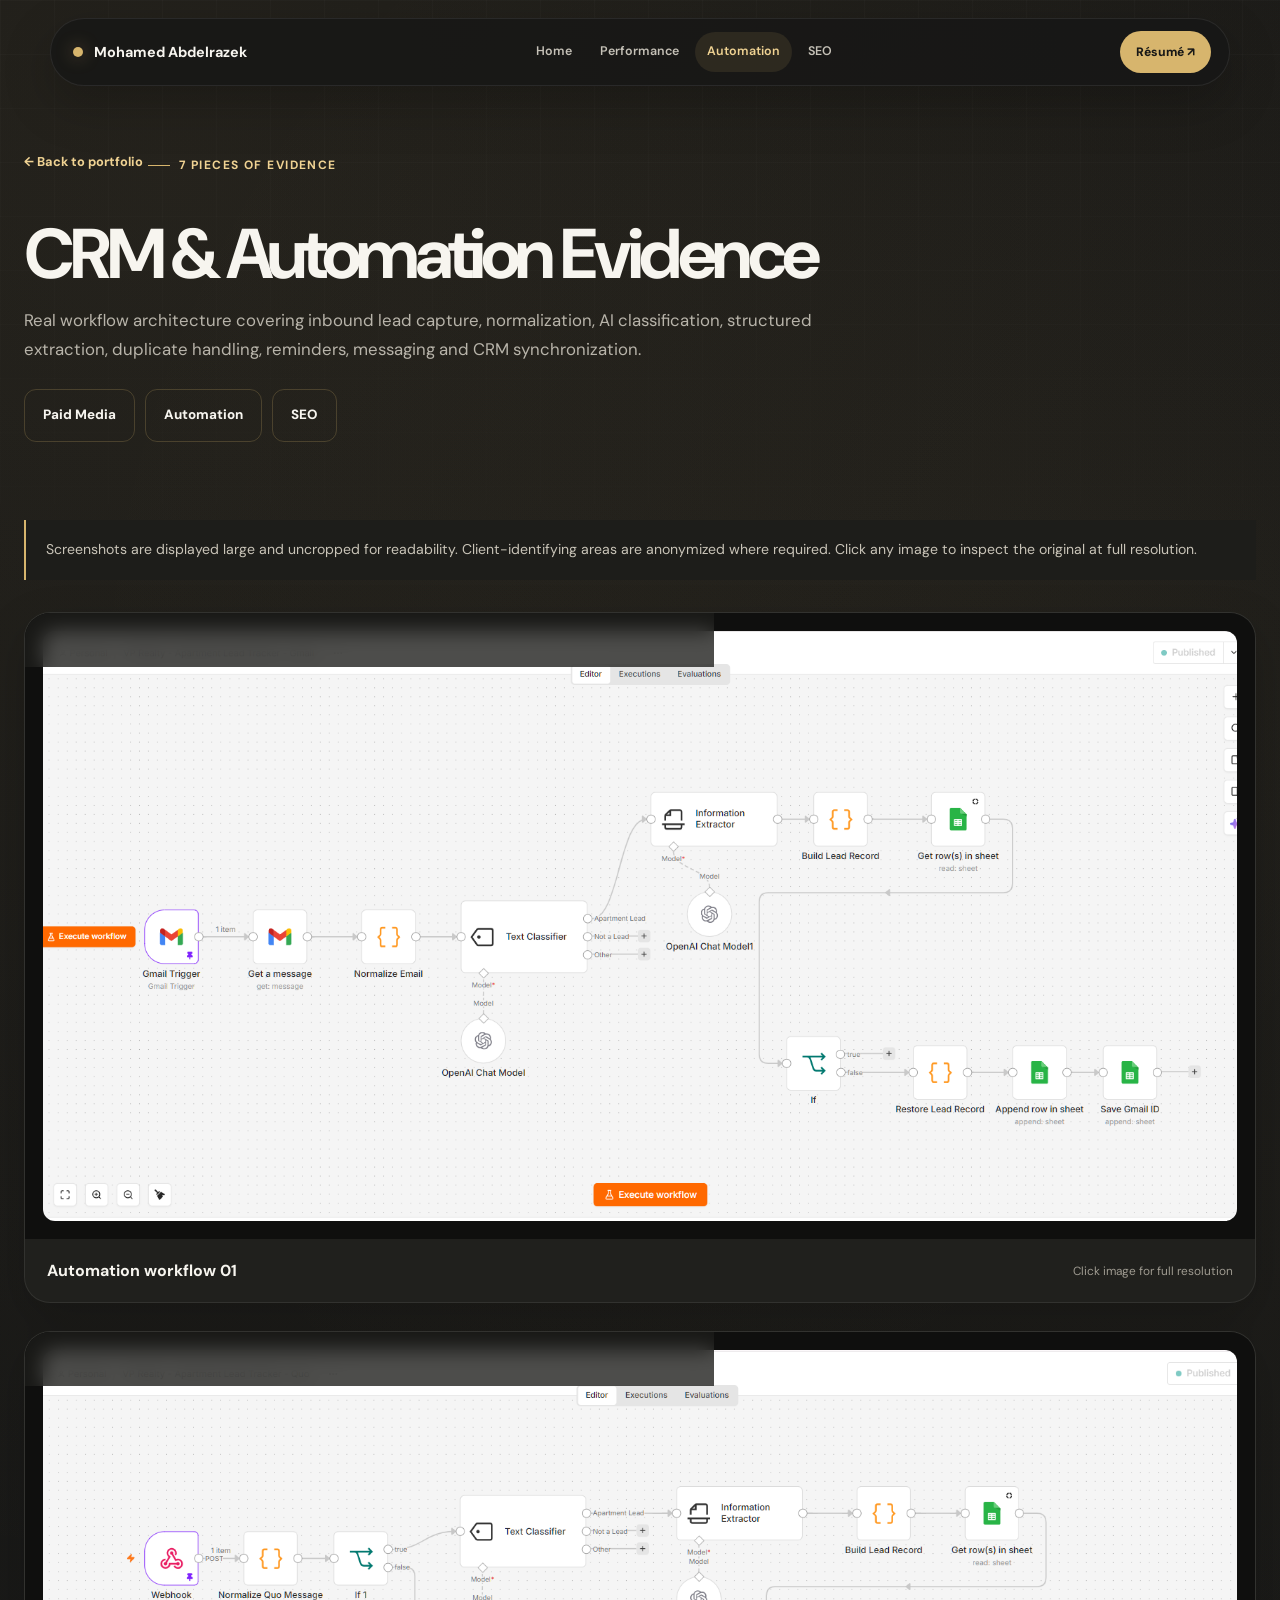
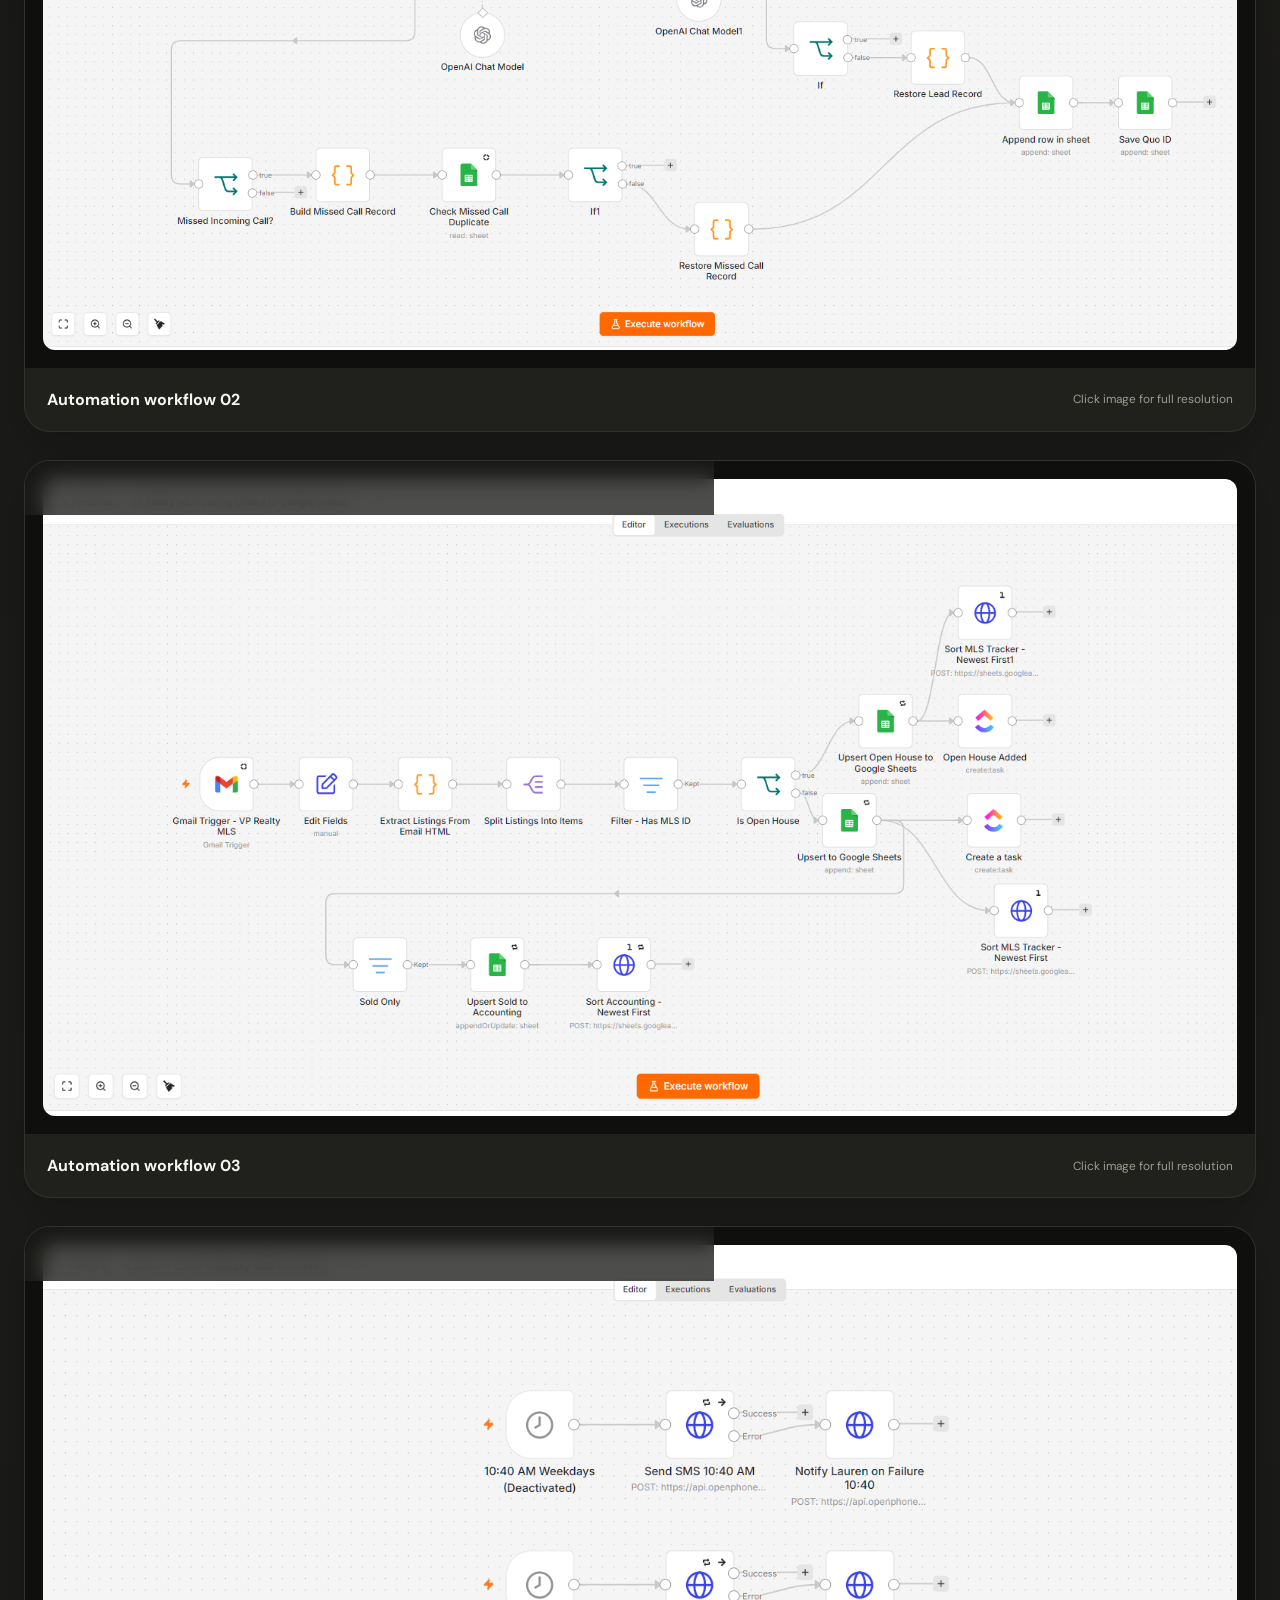
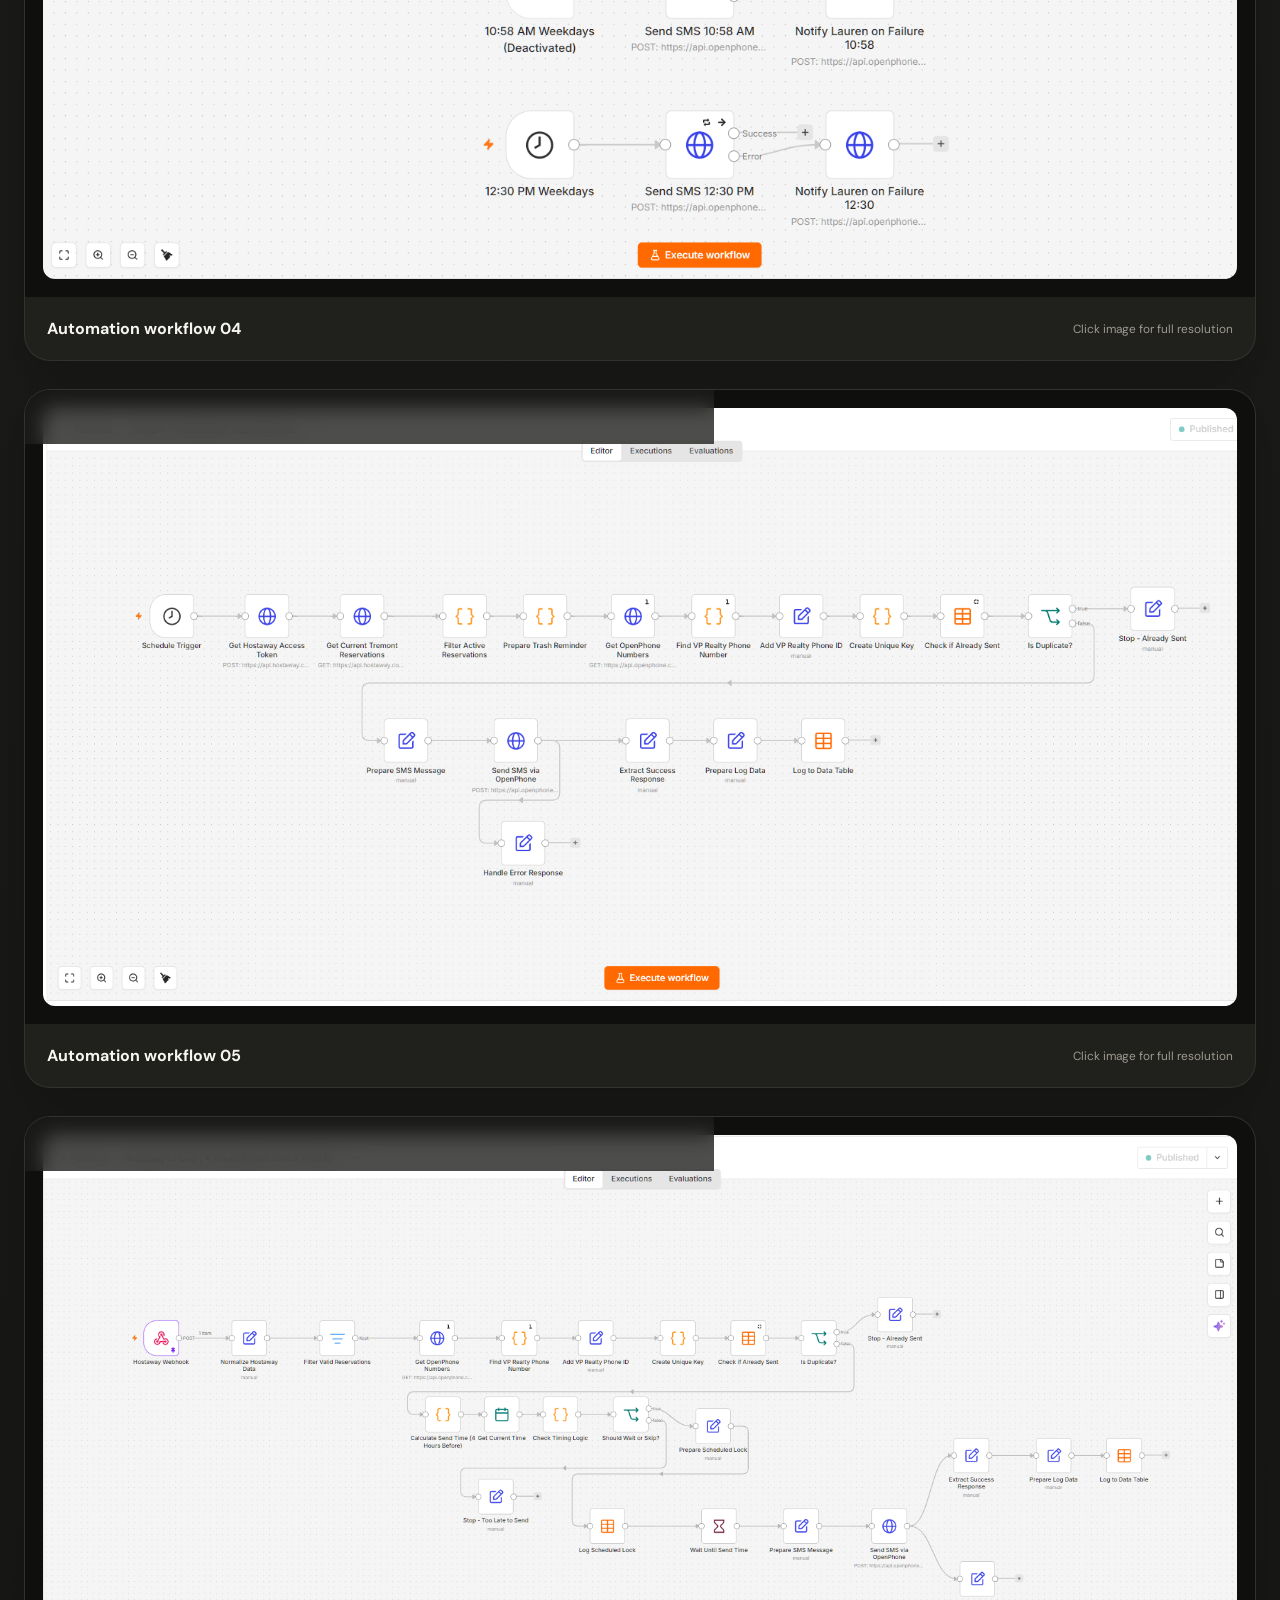
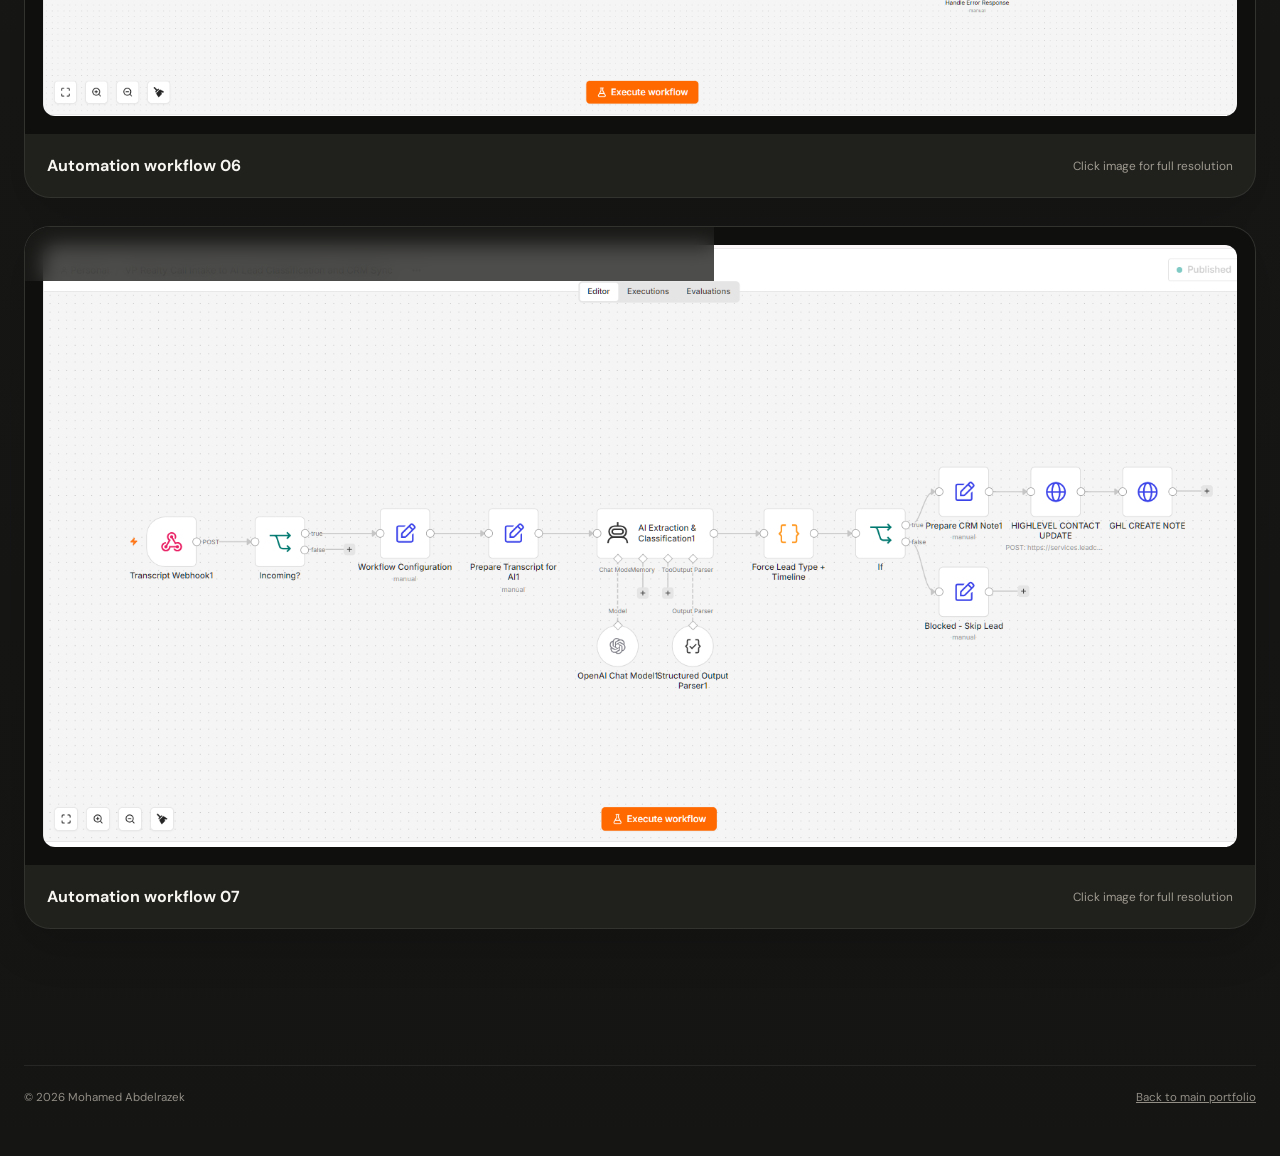
==== automation.html @ 33c025e7 "Add dedicated automation evidence page" ====
<!doctype html>
<html lang="en">
<head>
<meta charset="utf-8"><meta name="viewport" content="width=device-width,initial-scale=1"><meta name="theme-color" content="#171716">
<title>CRM & Automation Evidence — Mohamed Abdelrazek</title>
<link rel="preconnect" href="https://fonts.googleapis.com"><link rel="preconnect" href="https://fonts.gstatic.com" crossorigin>
<link href="https://fonts.googleapis.com/css2?family=DM+Sans:wght@400;500;600;700;800&family=Instrument+Serif:ital@0;1&display=swap" rel="stylesheet">
<link rel="stylesheet" href="portfolio.css">
</head>
<body class="fade" data-section="automation">
<div class="progress" id="progress"></div>
<nav class="nav" id="nav">
<a class="brand" href="index.html"><span class="brand-dot"></span>Mohamed Abdelrazek</a>
<div class="navlinks"><a href="index.html">Home</a><a href="performance.html">Performance</a><a class="active" href="automation.html">Automation</a><a href="seo.html">SEO</a></div>
<a class="navcta" href="D-Mohamed_Abdelrazek_Resume.pdf" target="_blank" rel="noopener">Résumé ↗</a><button class="menu" id="menu">☰</button>
</nav>
<main>
<section class="proof-hero">
<div class="wrap">
<a class="back" href="index.html">← Back to portfolio</a>
<div class="eyebrow">7 pieces of evidence</div>
<h1>CRM & Automation Evidence</h1>
<p>Real workflow architecture covering inbound lead capture, normalization, AI classification, structured extraction, duplicate handling, reminders, messaging and CRM synchronization.</p>
<div class="proof-nav"><a class="btn btn-outline" href="performance.html">Paid Media</a><a class="btn btn-outline" href="automation.html">Automation</a><a class="btn btn-outline" href="seo.html">SEO</a></div>
</div>
</section>
<section style="padding-top:20px">
<div class="wrap">
<div class="notice">Screenshots are displayed large and uncropped for readability. Client-identifying areas are anonymized where required. Click any image to inspect the original at full resolution.</div>
<div class="gallery" id="gallery"></div>
</div>
</section>
</main>
<footer><div class="wrap foot"><span>© 2026 Mohamed Abdelrazek</span><a href="index.html">Back to main portfolio</a></div></footer>
<div class="lightbox" id="lightbox"><button class="close" id="close">×</button><div class="lightbox-stage"><img id="lightboxImg" alt=""><div id="lightboxMask"></div></div></div>
<script src="evidence.js"></script>
</body>
</html>
---- portfolio.css ----
:root{
  --bg:#171716;
  --bg2:#1d1d1a;
  --surface:#23231f;
  --surface2:#2a2924;
  --white:#f7f5ef;
  --muted:#b8b4aa;
  --gold:#d7b56d;
  --gold2:#f0d393;
  --line:rgba(215,181,109,.22);
  --line2:rgba(255,255,255,.08);
  --shadow:0 24px 70px rgba(0,0,0,.28);
  --max:1280px;
  --radius:26px;
}
*{box-sizing:border-box}
html{scroll-behavior:smooth}
body{
  margin:0;
  color:var(--white);
  background:
    radial-gradient(circle at 14% 3%,rgba(215,181,109,.07),transparent 24%),
    radial-gradient(circle at 88% 12%,rgba(215,181,109,.045),transparent 20%),
    linear-gradient(180deg,#171716 0%,#1b1b19 45%,#151514 100%);
  font-family:"DM Sans",system-ui,sans-serif;
  font-size:18px;
  line-height:1.7;
}
body:before{
  content:"";
  position:fixed;inset:0;z-index:-2;pointer-events:none;
  background-image:
    linear-gradient(rgba(255,255,255,.018) 1px,transparent 1px),
    linear-gradient(90deg,rgba(255,255,255,.018) 1px,transparent 1px);
  background-size:54px 54px;
  mask-image:linear-gradient(to bottom,#000,transparent 80%);
}
a{color:inherit}
img{max-width:100%}
.wrap{width:min(var(--max),calc(100% - 48px));margin:auto}
.progress{position:fixed;left:0;top:0;width:0;height:3px;z-index:4000;background:linear-gradient(90deg,var(--gold),var(--gold2))}
.nav{
  position:fixed;z-index:3000;top:18px;left:50%;transform:translateX(-50%);
  width:min(1180px,calc(100% - 30px));height:68px;
  padding:0 18px 0 22px;
  display:flex;align-items:center;justify-content:space-between;gap:18px;
  border:1px solid var(--line2);border-radius:999px;
  background:rgba(23,23,22,.88);backdrop-filter:blur(16px);
  box-shadow:0 18px 50px rgba(0,0,0,.22)
}
.brand{display:flex;align-items:center;gap:11px;text-decoration:none;font-size:.9rem;font-weight:700;white-space:nowrap}
.brand-dot{width:10px;height:10px;border-radius:50%;background:var(--gold);box-shadow:0 0 18px rgba(215,181,109,.45)}
.navlinks{display:flex;gap:4px}
.navlinks a{padding:9px 12px;border-radius:999px;text-decoration:none;color:#c5c1b7;font-size:.78rem;font-weight:600;transition:.18s ease}
.navlinks a:hover,.navlinks a.active{background:rgba(215,181,109,.11);color:var(--gold2)}
.navcta{padding:11px 16px;border-radius:999px;text-decoration:none;background:var(--gold);color:#171716;font-size:.76rem;font-weight:800;transition:.18s ease}
.navcta:hover{background:var(--gold2)}
.menu{display:none;border:0;background:none;color:var(--white);font-size:1.25rem;cursor:pointer}

.hero{min-height:760px;display:grid;align-items:center;padding:140px 0 92px}
.hero-grid{display:grid;grid-template-columns:minmax(0,1.38fr) minmax(290px,.62fr);gap:74px;align-items:center}
.eyebrow{display:inline-flex;align-items:center;gap:9px;color:var(--gold2);font-size:.75rem;font-weight:700;letter-spacing:.12em;text-transform:uppercase}
.eyebrow:before{content:"";width:22px;height:1px;background:var(--gold)}
h1,h2,h3,p{margin-top:0}
h1{max-width:840px;margin:24px 0 24px;font-size:clamp(3.5rem,6vw,6rem);line-height:.96;letter-spacing:-.065em}
.serif{font-family:"Instrument Serif",serif;font-weight:400;color:var(--gold2)}
.hero-copy{max-width:720px;color:#c7c3ba;font-size:1.16rem;line-height:1.7;margin-bottom:30px}
.actions{display:flex;flex-wrap:wrap;gap:12px}
.btn{display:inline-flex;align-items:center;justify-content:center;gap:8px;padding:14px 18px;border-radius:12px;text-decoration:none;font-size:.84rem;font-weight:800;transition:.18s ease}
.btn-gold{background:var(--gold);color:#171716}
.btn-gold:hover{background:var(--gold2)}
.btn-outline{border:1px solid var(--line);background:transparent;color:var(--white)}
.btn-outline:hover{border-color:var(--gold);color:var(--gold2)}
.hero-metrics{display:grid;grid-template-columns:repeat(3,1fr);gap:10px;margin-top:34px;max-width:760px}
.hero-metric{padding:18px;border:1px solid var(--line2);border-radius:14px;background:rgba(255,255,255,.025)}
.hero-metric strong{display:block;color:var(--gold2);font-size:1.55rem;letter-spacing:-.04em}
.hero-metric span{display:block;margin-top:2px;color:#99958d;font-size:.68rem;text-transform:uppercase;letter-spacing:.08em;font-weight:700}
.portrait-card{justify-self:end;width:310px;padding:12px;border:1px solid var(--line);border-radius:30px;background:linear-gradient(145deg,#25251f,#1d1d1b);box-shadow:var(--shadow)}
.portrait{height:410px;border-radius:20px;position:relative;overflow:hidden;background:linear-gradient(to top,rgba(16,16,15,.9),rgba(16,16,15,.02) 60%),url('profile.jpg') center 16%/cover no-repeat}
.portrait-copy{position:absolute;left:22px;right:22px;bottom:22px}
.portrait-copy small{color:#ddd8cc;font-size:.72rem;font-weight:600}
.portrait-copy strong{display:block;margin-top:4px;font-family:"Instrument Serif",serif;font-weight:400;color:var(--gold2);font-size:1.75rem;line-height:1.05}

.band{border-top:1px solid var(--line2);border-bottom:1px solid var(--line2);background:#1a1a18}
.band-row{display:grid;grid-template-columns:repeat(4,1fr)}
.band-item{padding:24px 26px;border-right:1px solid var(--line2)}
.band-item:last-child{border-right:0}
.band-item strong{display:block;color:var(--gold2);font-size:1.8rem;letter-spacing:-.04em}
.band-item span{font-size:.7rem;color:#99958d;text-transform:uppercase;letter-spacing:.08em;font-weight:700}

section{padding:100px 0}
.section-head{display:grid;grid-template-columns:180px 1fr;gap:34px;margin-bottom:42px}
.kicker{padding-top:10px;color:var(--gold);font-size:.72rem;font-weight:700;letter-spacing:.13em;text-transform:uppercase}
.title{max-width:880px;margin:0;font-size:clamp(2.6rem,4.2vw,4.4rem);line-height:1.02;letter-spacing:-.055em}
.sub{max-width:780px;margin:16px 0 0;color:var(--muted);font-size:1.03rem;line-height:1.8}
.divider{height:1px;background:var(--line2);margin:0}

.cap-grid{display:grid;grid-template-columns:repeat(2,1fr);gap:16px}
.cap{padding:34px;border:1px solid var(--line2);border-radius:var(--radius);background:linear-gradient(145deg,#22221f,#1d1d1b)}
.cap .num{font-family:"Instrument Serif",serif;color:var(--gold);font-size:1.8rem}
.cap h3{margin:12px 0 12px;font-size:1.45rem;letter-spacing:-.03em}
.cap p{margin:0;color:var(--muted);font-size:.95rem}
.tags{display:flex;flex-wrap:wrap;gap:8px;margin-top:18px}
.tag{padding:6px 9px;border:1px solid var(--line);border-radius:999px;color:#d9d4c9;font-size:.67rem;font-weight:700}

.approach{display:grid;grid-template-columns:1fr 1fr;gap:16px}
.approach-card{padding:36px;border-left:2px solid var(--gold);background:#1d1d1b}
.approach-card h3{font-size:1.5rem;margin-bottom:10px}
.approach-card p{color:var(--muted);font-size:.96rem;margin:0}

.evidence-home{display:grid;grid-template-columns:repeat(3,1fr);gap:16px}
.evidence-card{display:flex;flex-direction:column;overflow:hidden;border:1px solid var(--line2);border-radius:var(--radius);background:#1f1f1c;min-height:100%}
.evidence-preview{height:280px;position:relative;display:flex;align-items:center;justify-content:center;background:#111}
.evidence-preview img{width:100%;height:100%;object-fit:contain}
.evidence-body{padding:28px;display:flex;flex-direction:column;flex:1}
.evidence-body .mini{color:var(--gold);font-size:.68rem;font-weight:700;text-transform:uppercase;letter-spacing:.1em}
.evidence-body h3{font-size:1.55rem;line-height:1.15;margin:10px 0 10px}
.evidence-body p{color:var(--muted);font-size:.9rem;line-height:1.7;margin-bottom:22px}
.evidence-body .btn{margin-top:auto;align-self:flex-start}
.mask-paid{position:absolute;left:0;top:0;width:28%;height:100%;background:rgba(28,28,26,.82);backdrop-filter:blur(9px)}
.mask-paid:after{content:"CLIENT ANONYMIZED";position:absolute;left:12px;top:12px;padding:5px 7px;border:1px solid var(--line);border-radius:999px;background:#1b1b19;color:#d8d1c0;font-size:.48rem;font-weight:700;letter-spacing:.07em}
.mask-auto{position:absolute;left:0;top:0;width:56%;height:54px;background:rgba(27,27,25,.78);backdrop-filter:blur(10px)}

.markets{display:grid;grid-template-columns:1fr 1fr;gap:22px;padding:38px;border:1px solid var(--line2);border-radius:var(--radius);background:#1e1e1b}
.market-grid{display:grid;grid-template-columns:repeat(3,1fr);gap:8px}
.market{padding:13px 10px;text-align:center;border:1px solid var(--line2);border-radius:10px;color:#d8d3c8;font-size:.78rem;font-weight:700}
.industry-list{display:flex;flex-wrap:wrap;gap:8px}
.industry{padding:7px 10px;border:1px solid var(--line);border-radius:999px;color:#d6d0c4;font-size:.7rem;font-weight:700}

.contact{padding:68px 36px;text-align:center;border:1px solid var(--line);border-radius:32px;background:linear-gradient(135deg,#24231e,#181817)}
.contact .kicker{padding-top:0}
.contact h2{max-width:860px;margin:12px auto 16px;font-size:clamp(2.7rem,4.6vw,4.8rem);line-height:1;letter-spacing:-.055em}
.contact p{max-width:700px;margin:0 auto 28px;color:var(--muted);font-size:1rem}

footer{padding:36px 0 48px;color:#928e86;font-size:.72rem}
.foot{display:flex;justify-content:space-between;gap:18px;border-top:1px solid var(--line2);padding-top:22px}

/* evidence pages */
.proof-hero{padding:145px 0 58px}
.proof-hero h1{font-size:clamp(3.3rem,5.5vw,5.5rem);margin-bottom:18px}
.proof-hero p{max-width:790px;color:var(--muted);font-size:1.05rem}
.proof-nav{display:flex;flex-wrap:wrap;gap:10px;margin-top:26px}
.gallery{display:grid;grid-template-columns:1fr;gap:28px}
.shot{overflow:hidden;border:1px solid var(--line2);border-radius:26px;background:#20201d;box-shadow:0 16px 45px rgba(0,0,0,.18)}
.shot-media{position:relative;background:#0f0f0e;padding:18px;cursor:zoom-in}
.shot-media img{display:block;width:100%;height:auto;max-height:none;object-fit:contain;border-radius:12px}
.shot-caption{display:flex;justify-content:space-between;gap:18px;align-items:center;padding:18px 22px}
.shot-caption strong{font-size:1rem}
.shot-caption span{color:#9e9a90;font-size:.74rem}
.back{display:inline-flex;align-items:center;gap:8px;color:var(--gold2);text-decoration:none;font-size:.8rem;font-weight:700;margin-bottom:24px}
.notice{margin-bottom:32px;padding:18px 20px;border-left:2px solid var(--gold);background:#1d1d1a;color:#c9c4b8;font-size:.88rem}

/* lightbox */
.lightbox{position:fixed;inset:0;z-index:5000;display:none;align-items:center;justify-content:center;padding:22px;background:rgba(8,8,8,.94)}
.lightbox.open{display:flex}
.lightbox-stage{position:relative;max-width:97vw;max-height:94vh;overflow:auto;background:#111;padding:10px;border-radius:16px}
.lightbox img{display:block;width:auto;max-width:none;min-width:min(1600px,94vw);height:auto;border-radius:10px}
.lb-paid{position:absolute;left:10px;top:10px;width:28%;height:calc(100% - 20px);background:rgba(20,20,19,.82);backdrop-filter:blur(10px);border-radius:10px 0 0 10px}
.lb-auto{position:absolute;left:10px;top:10px;width:56%;height:58px;background:rgba(20,20,19,.82);backdrop-filter:blur(10px)}
.close{position:fixed;right:20px;top:18px;width:44px;height:44px;border-radius:50%;border:1px solid var(--line);background:#1c1c1a;color:var(--white);font-size:1.15rem;cursor:pointer}

/* intentionally restrained motion */
.fade{animation:fade .35s ease both}
@keyframes fade{from{opacity:0}to{opacity:1}}

@media(max-width:1000px){
  .navlinks{display:none}.menu{display:block}
  .nav.open .navlinks{display:flex;position:absolute;left:0;right:0;top:74px;flex-direction:column;padding:12px;border:1px solid var(--line2);border-radius:18px;background:#1b1b19}
  .hero-grid,.section-head,.markets{grid-template-columns:1fr}
  .portrait-card{justify-self:start}
  .section-head{gap:8px}
  .evidence-home{grid-template-columns:1fr}
  .evidence-preview{height:420px}
}
@media(max-width:760px){
  body{font-size:17px}.wrap{width:min(var(--max),calc(100% - 28px))}.navcta{display:none}
  .hero{min-height:auto;padding:118px 0 70px}h1{font-size:3.15rem}.title{font-size:2.6rem}
  .portrait-card{width:255px}.portrait{height:330px}
  .hero-metrics,.band-row,.cap-grid,.approach,.market-grid{grid-template-columns:1fr}
  .band-item{border-right:0;border-bottom:1px solid var(--line2)}.band-item:last-child{border-bottom:0}
  section{padding:74px 0}.evidence-preview{height:260px}
  .shot-media{padding:8px}.shot-caption,.foot{flex-direction:column;align-items:flex-start}
  .contact{padding:48px 22px}
}
@media(prefers-reduced-motion:reduce){*{animation:none!important;transition:none!important;scroll-behavior:auto!important}}
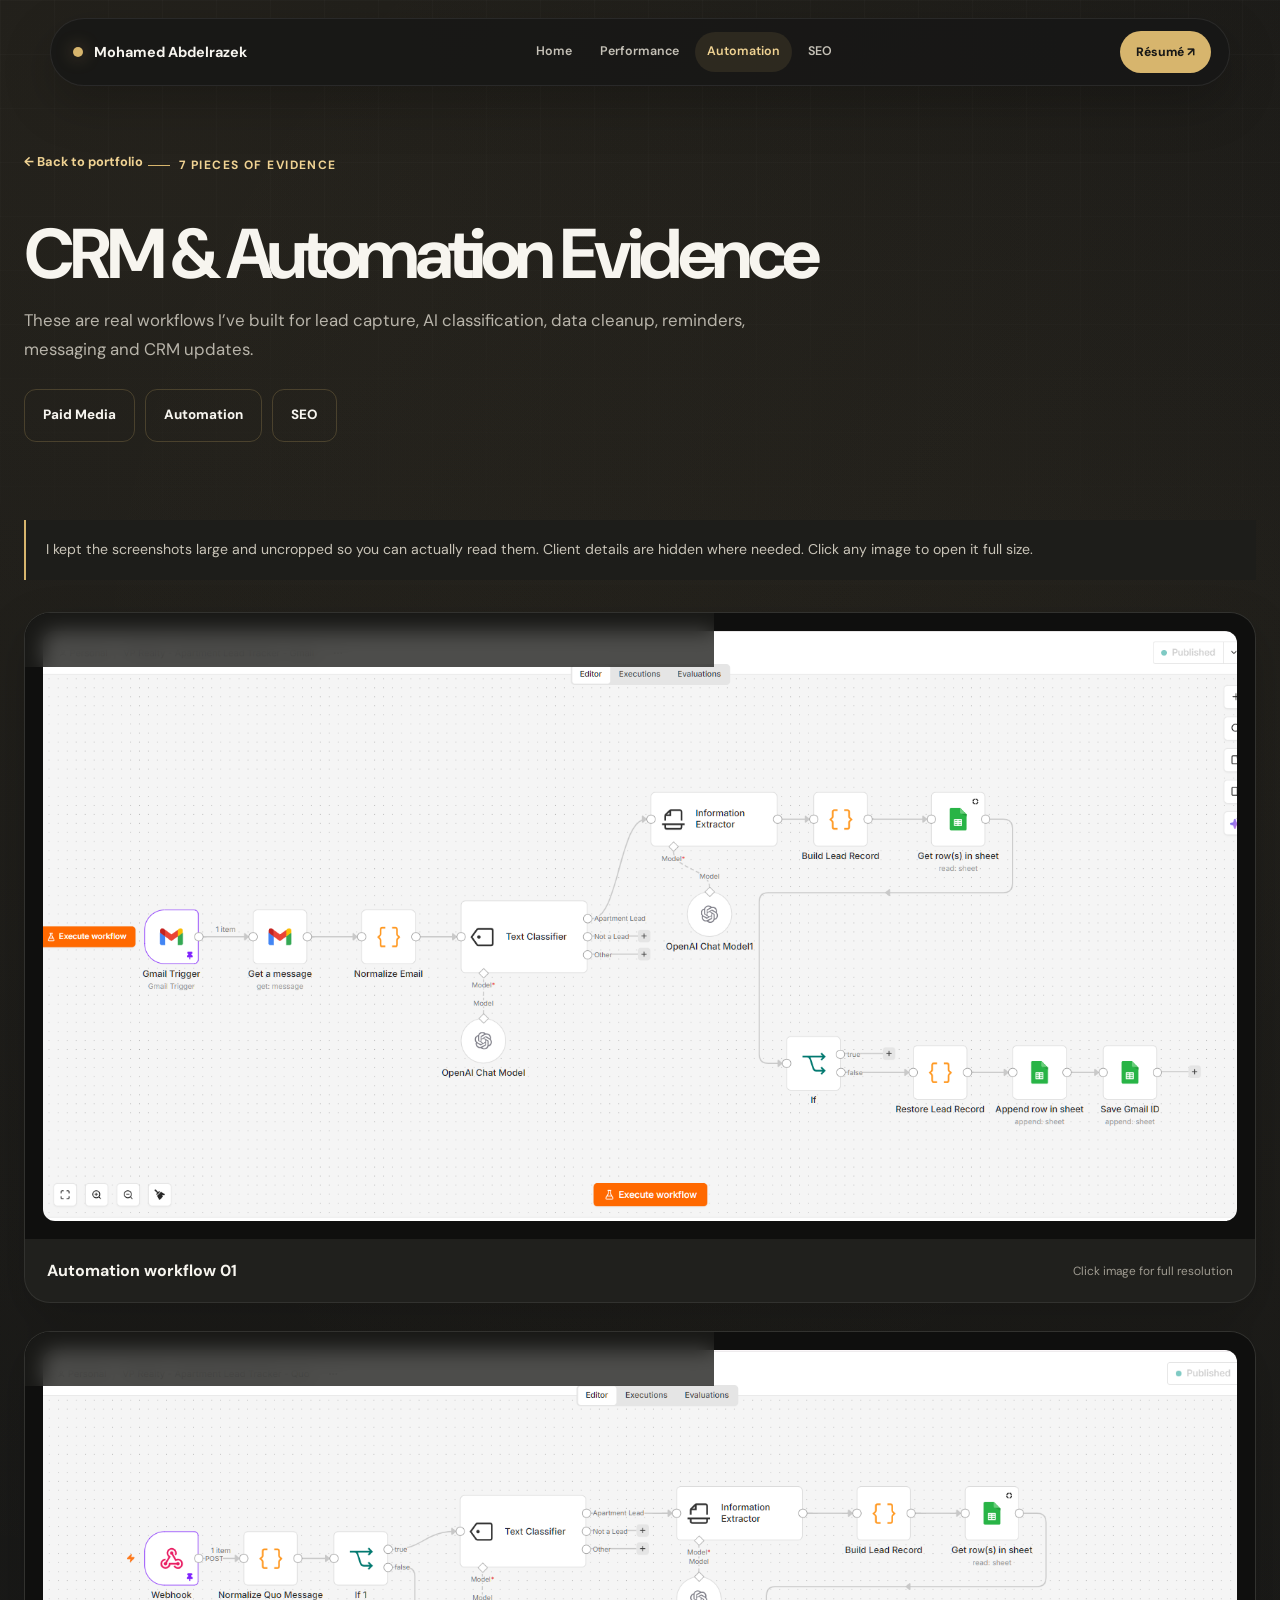
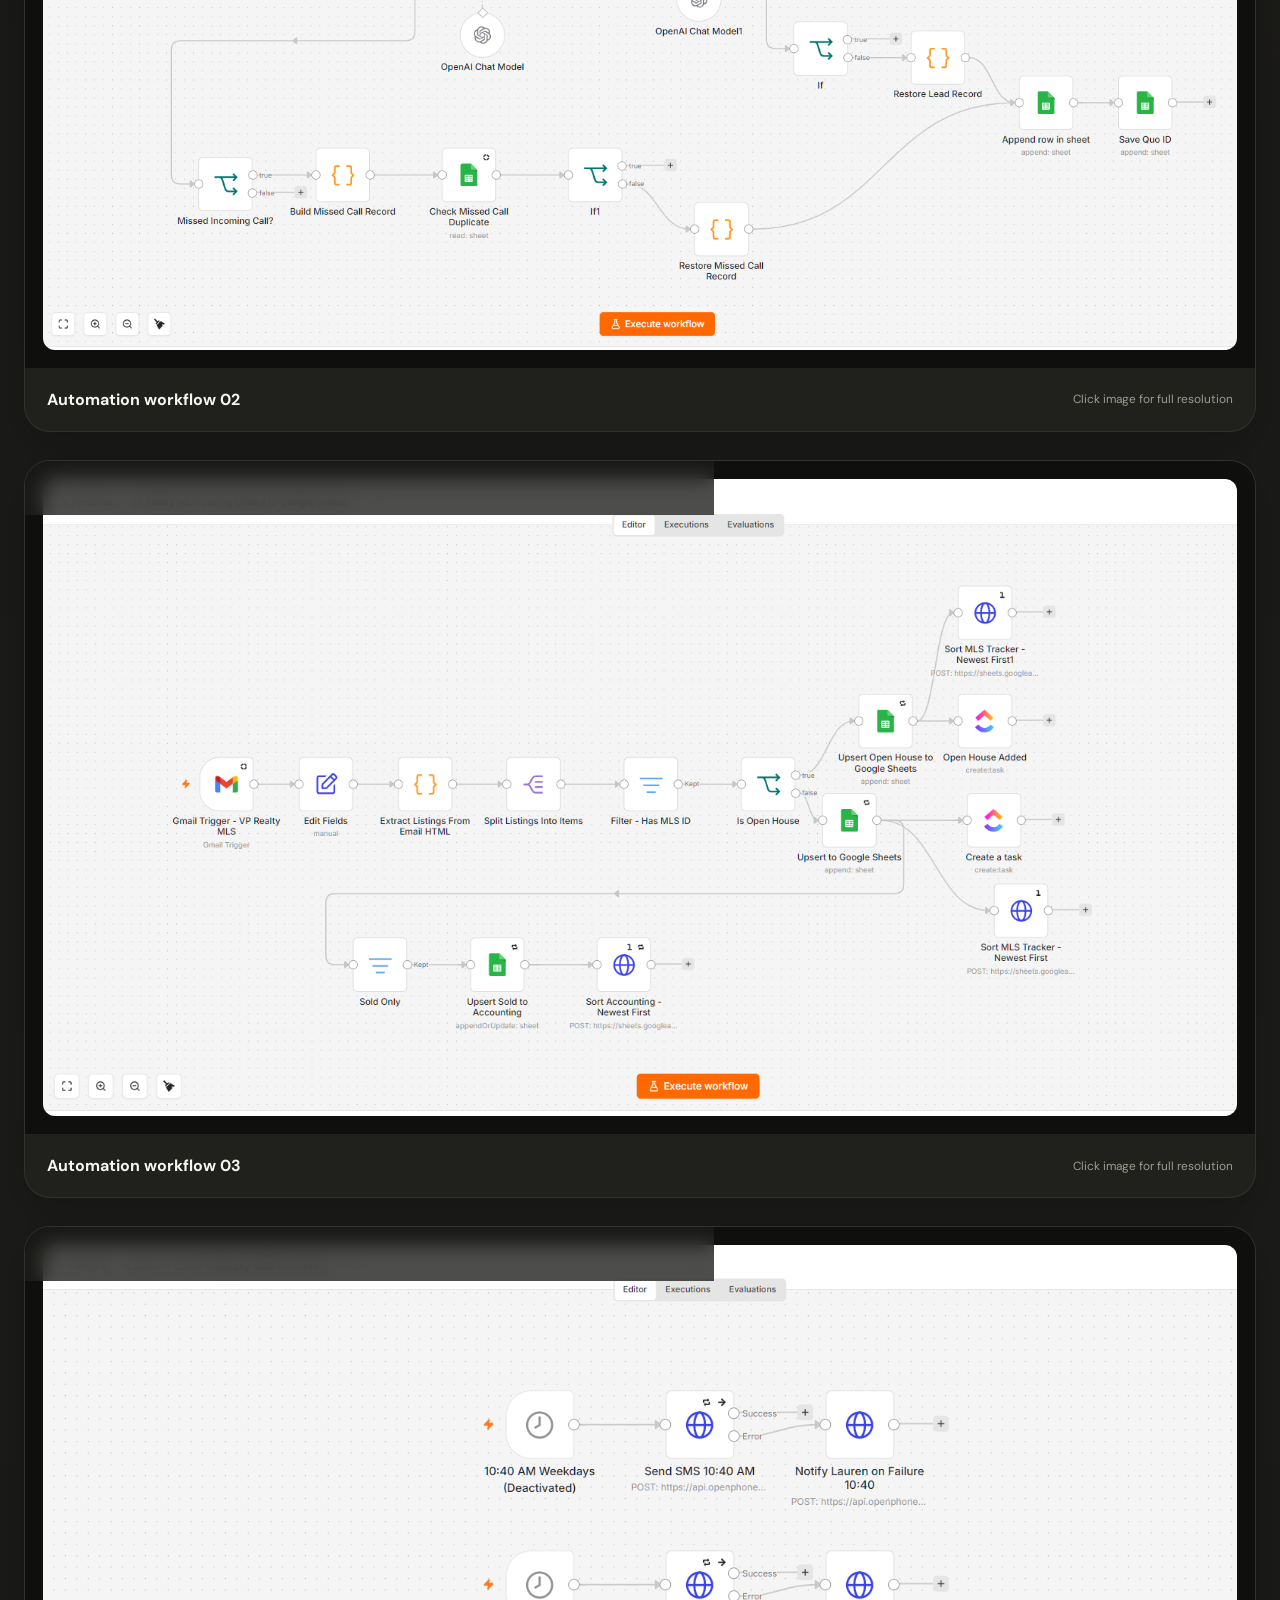
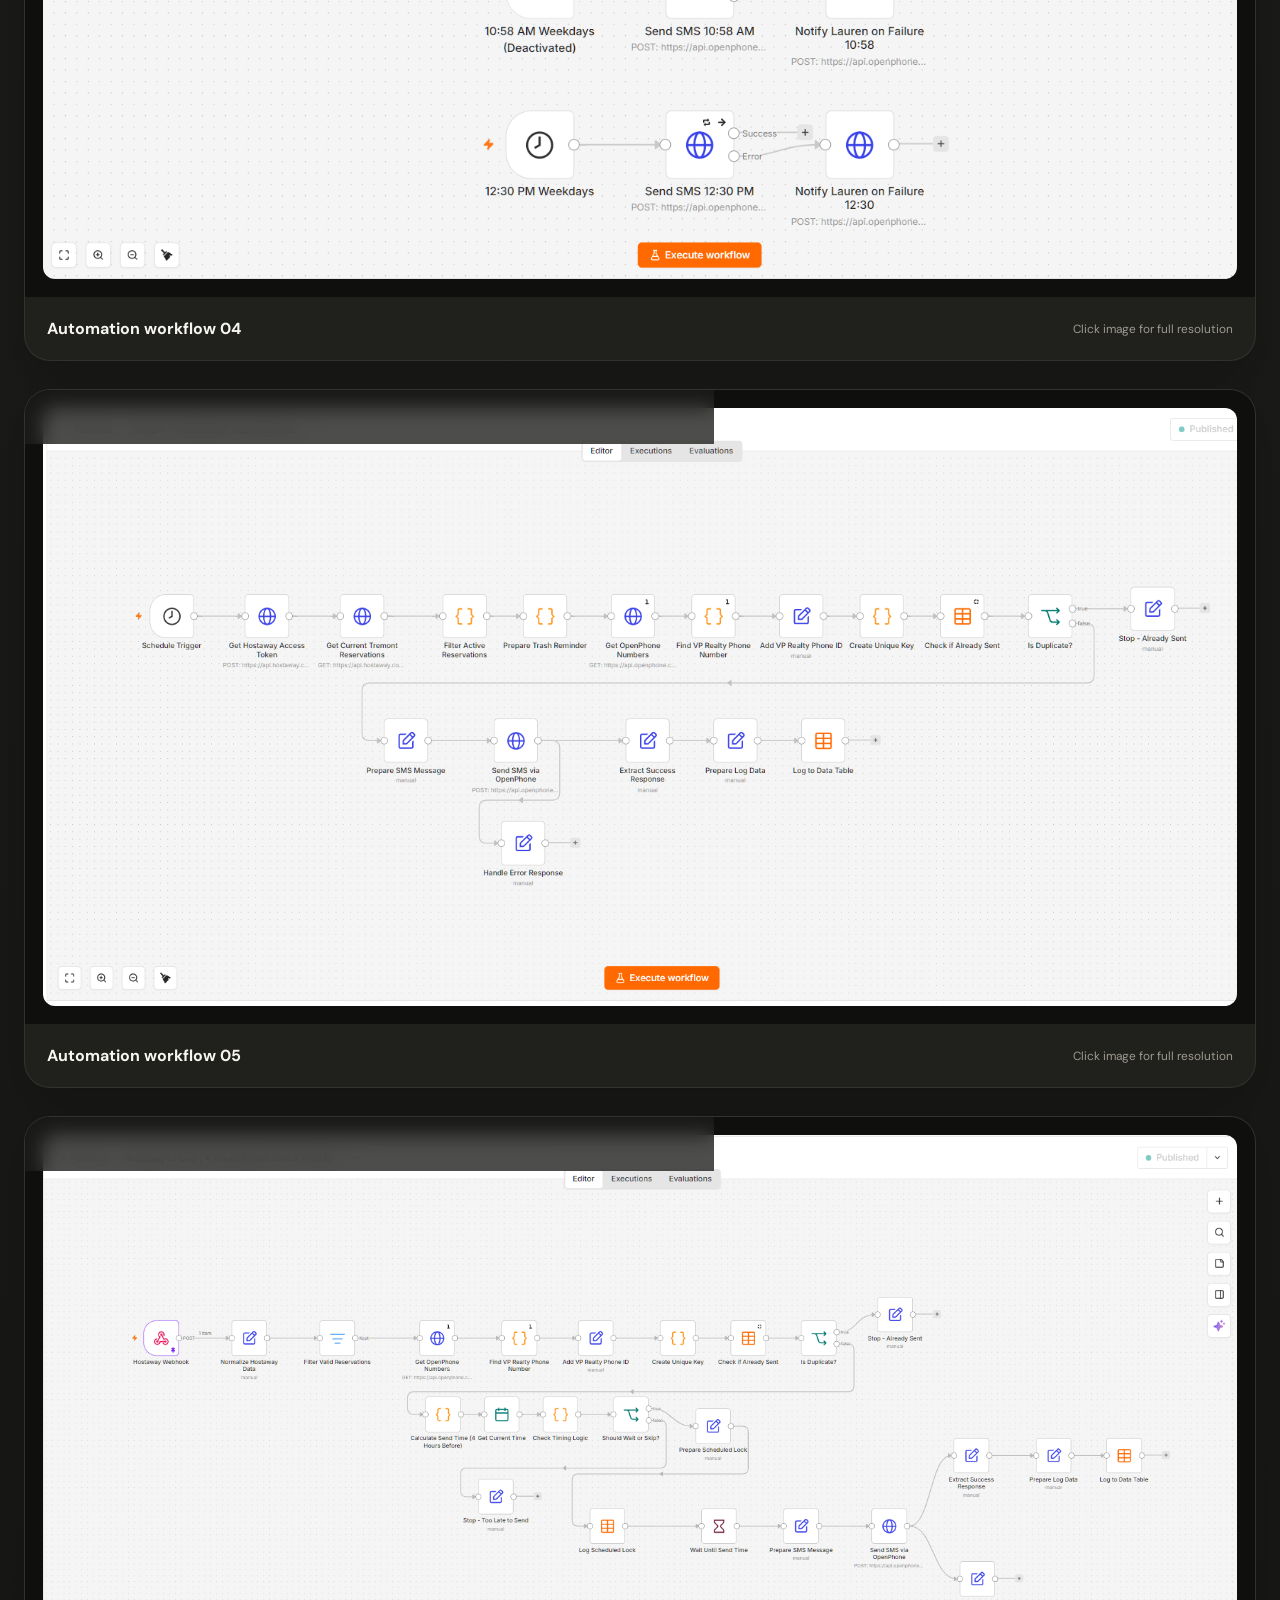
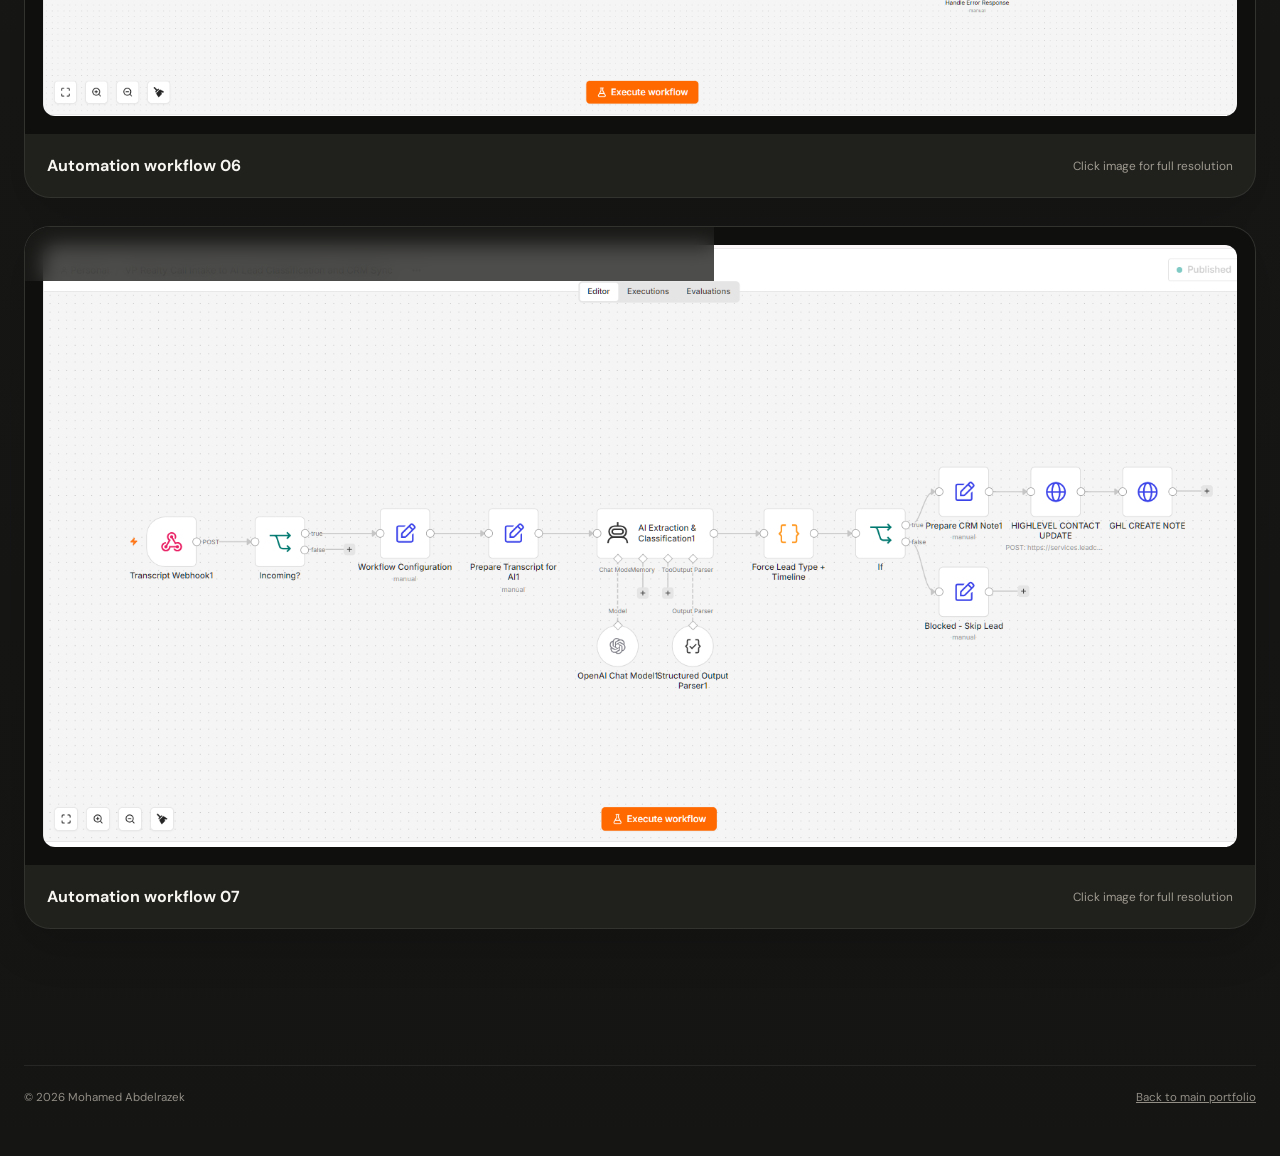
==== commit 07976d90: "Naturalize automation evidence page and fix CV link" ====
--- a/automation.html
+++ b/automation.html
@@ -12,7 +12,7 @@
 <nav class="nav" id="nav">
 <a class="brand" href="index.html"><span class="brand-dot"></span>Mohamed Abdelrazek</a>
 <div class="navlinks"><a href="index.html">Home</a><a href="performance.html">Performance</a><a class="active" href="automation.html">Automation</a><a href="seo.html">SEO</a></div>
-<a class="navcta" href="D-Mohamed_Abdelrazek_Resume.pdf" target="_blank" rel="noopener">Résumé ↗</a><button class="menu" id="menu">☰</button>
+<a class="navcta" href="Mohamed%20Abdelrazek%20-%20CV.pdf" target="_blank" rel="noopener">Résumé ↗</a><button class="menu" id="menu">☰</button>
 </nav>
 <main>
 <section class="proof-hero">
@@ -20,13 +20,13 @@
 <a class="back" href="index.html">← Back to portfolio</a>
 <div class="eyebrow">7 pieces of evidence</div>
 <h1>CRM & Automation Evidence</h1>
-<p>Real workflow architecture covering inbound lead capture, normalization, AI classification, structured extraction, duplicate handling, reminders, messaging and CRM synchronization.</p>
+<p>These are real workflows I’ve built for lead capture, AI classification, data cleanup, reminders, messaging and CRM updates.</p>
 <div class="proof-nav"><a class="btn btn-outline" href="performance.html">Paid Media</a><a class="btn btn-outline" href="automation.html">Automation</a><a class="btn btn-outline" href="seo.html">SEO</a></div>
 </div>
 </section>
 <section style="padding-top:20px">
 <div class="wrap">
-<div class="notice">Screenshots are displayed large and uncropped for readability. Client-identifying areas are anonymized where required. Click any image to inspect the original at full resolution.</div>
+<div class="notice">I kept the screenshots large and uncropped so you can actually read them. Client details are hidden where needed. Click any image to open it full size.</div>
 <div class="gallery" id="gallery"></div>
 </div>
 </section>
--- a/portfolio.css
+++ b/portfolio.css
@@ -183,3 +183,54 @@
   .contact{padding:48px 22px}
 }
 @media(prefers-reduced-motion:reduce){*{animation:none!important;transition:none!important;scroll-behavior:auto!important}}
+
+
+/* Homepage overview and linked capability updates */
+.overview-section{padding:34px 0 42px;background:#1a1a18;border-top:1px solid var(--line2);border-bottom:1px solid var(--line2)}
+.overview-grid{display:grid;grid-template-columns:.9fr 1.25fr 1.85fr;gap:18px}
+.overview-block{padding:22px;border:1px solid var(--line2);border-radius:18px;background:#1d1d1a}
+.overview-block .kicker{padding-top:0;margin-bottom:12px}
+.overview-list{display:flex;flex-wrap:wrap;gap:8px}
+.overview-list span{padding:7px 10px;border:1px solid var(--line);border-radius:999px;color:#d9d3c6;font-size:.71rem;font-weight:700;line-height:1.2}
+.tools-list span{border-color:var(--line2);color:#ece8de}
+.cap-grid-six{grid-template-columns:repeat(2,1fr)}
+.cap-linked{display:flex;flex-direction:column;min-height:330px}
+.cap-linked .card-link{margin-top:auto;padding-top:22px;color:var(--gold2);text-decoration:none;font-size:.78rem;font-weight:800}
+.cap-linked .card-link:hover{text-decoration:underline}
+.text-evidence .evidence-card{border-top:2px solid var(--gold);min-height:310px}
+.evidence-text-card .evidence-body{padding:34px}
+.evidence-text-card .evidence-body h3{font-size:1.65rem}
+.evidence-text-card .evidence-body p{font-size:.95rem}
+.evidence-text-card .btn{margin-top:auto}
+@media(max-width:1000px){.overview-grid{grid-template-columns:1fr}.cap-grid-six{grid-template-columns:1fr 1fr}}
+@media(max-width:760px){.cap-grid-six{grid-template-columns:1fr}.overview-section{padding:26px 0}.overview-block{padding:18px}.cap-linked{min-height:auto}}
+
+/* Final homepage content layout */
+.overview-grid-four{grid-template-columns:1fr 1.35fr}
+.overview-grid-four .overview-wide{grid-column:1 / -1}
+.overview-grid-four .overview-block{min-height:0}
+.cap-linked .card-link{
+  display:inline-flex;
+  align-items:center;
+  justify-content:center;
+  align-self:flex-start;
+  margin-top:auto;
+  padding:10px 13px;
+  border:1px solid var(--line);
+  border-radius:10px;
+  color:var(--gold2);
+  background:rgba(215,181,109,.035);
+  text-decoration:none;
+  font-size:.75rem;
+  font-weight:800;
+}
+.cap-linked .card-link:hover{
+  color:#171716;
+  background:var(--gold2);
+  border-color:var(--gold2);
+  text-decoration:none;
+}
+@media(max-width:1000px){
+  .overview-grid-four{grid-template-columns:1fr}
+  .overview-grid-four .overview-wide{grid-column:auto}
+}
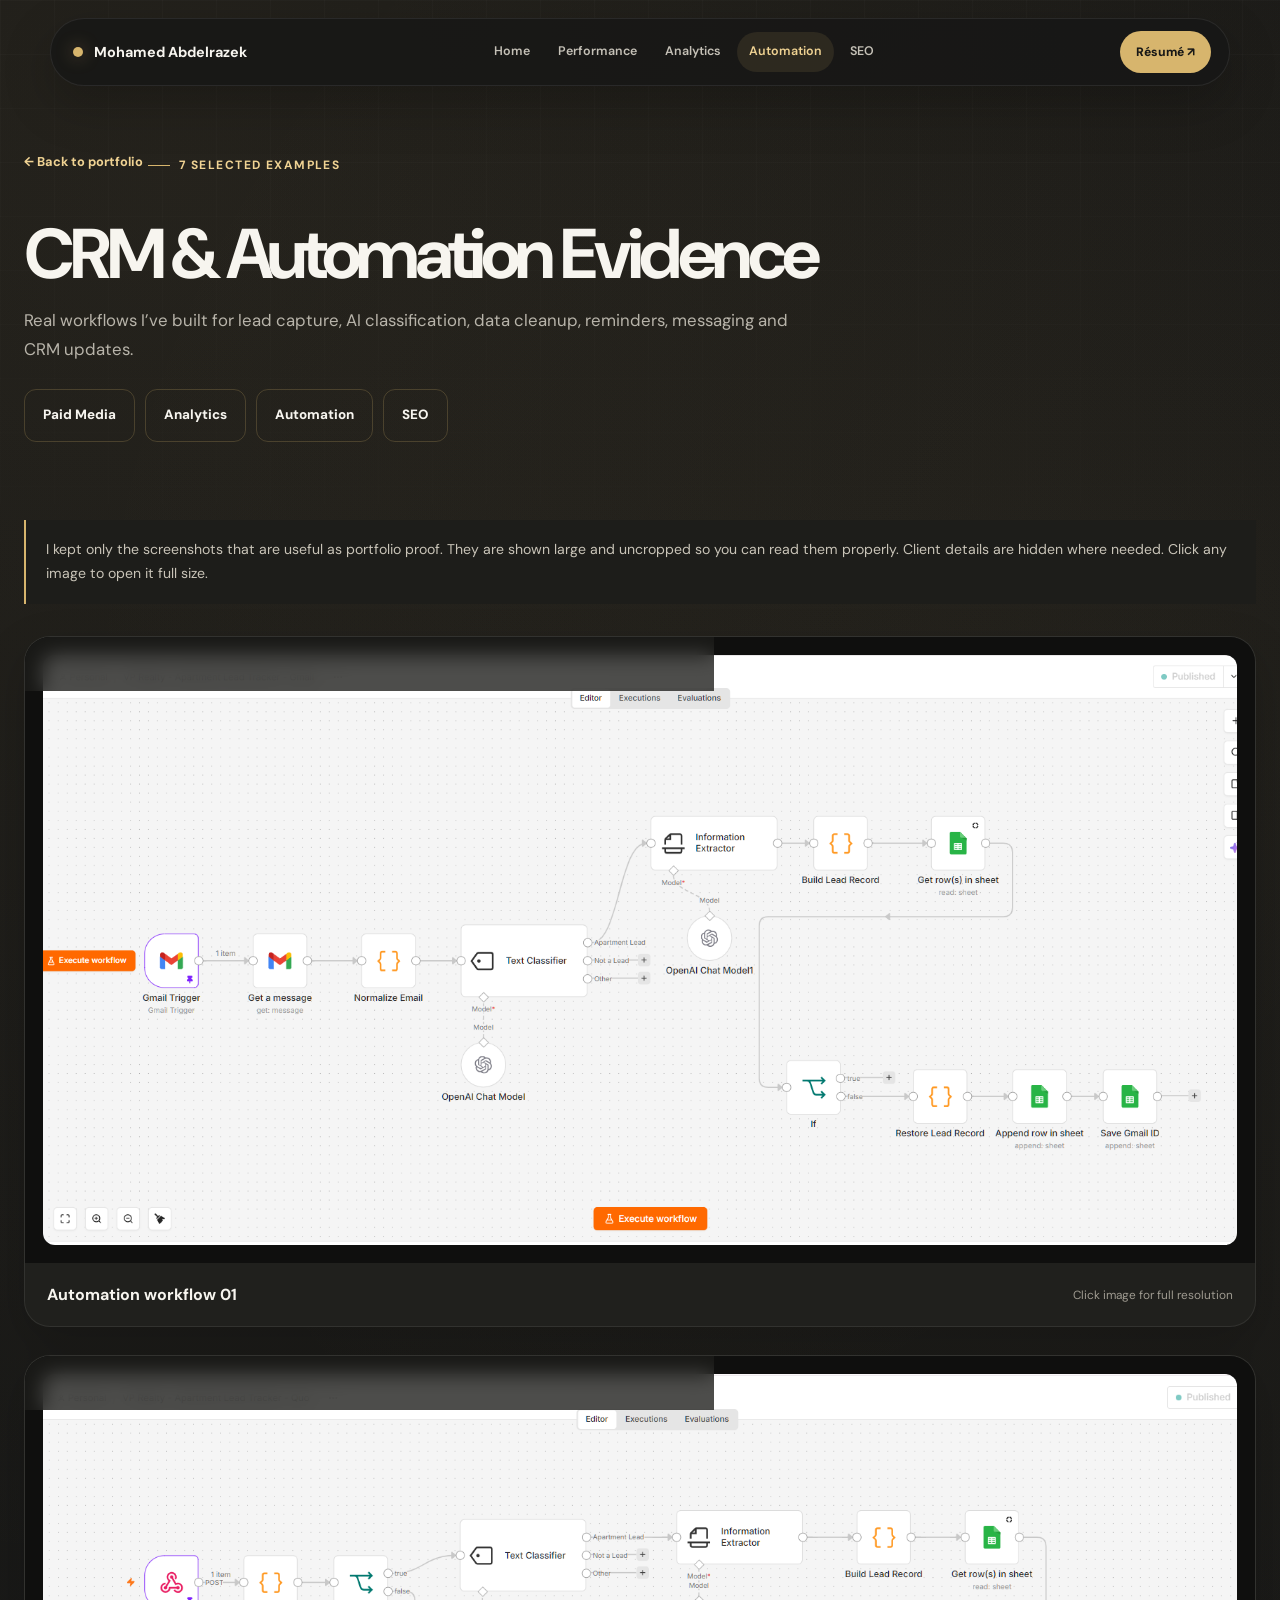
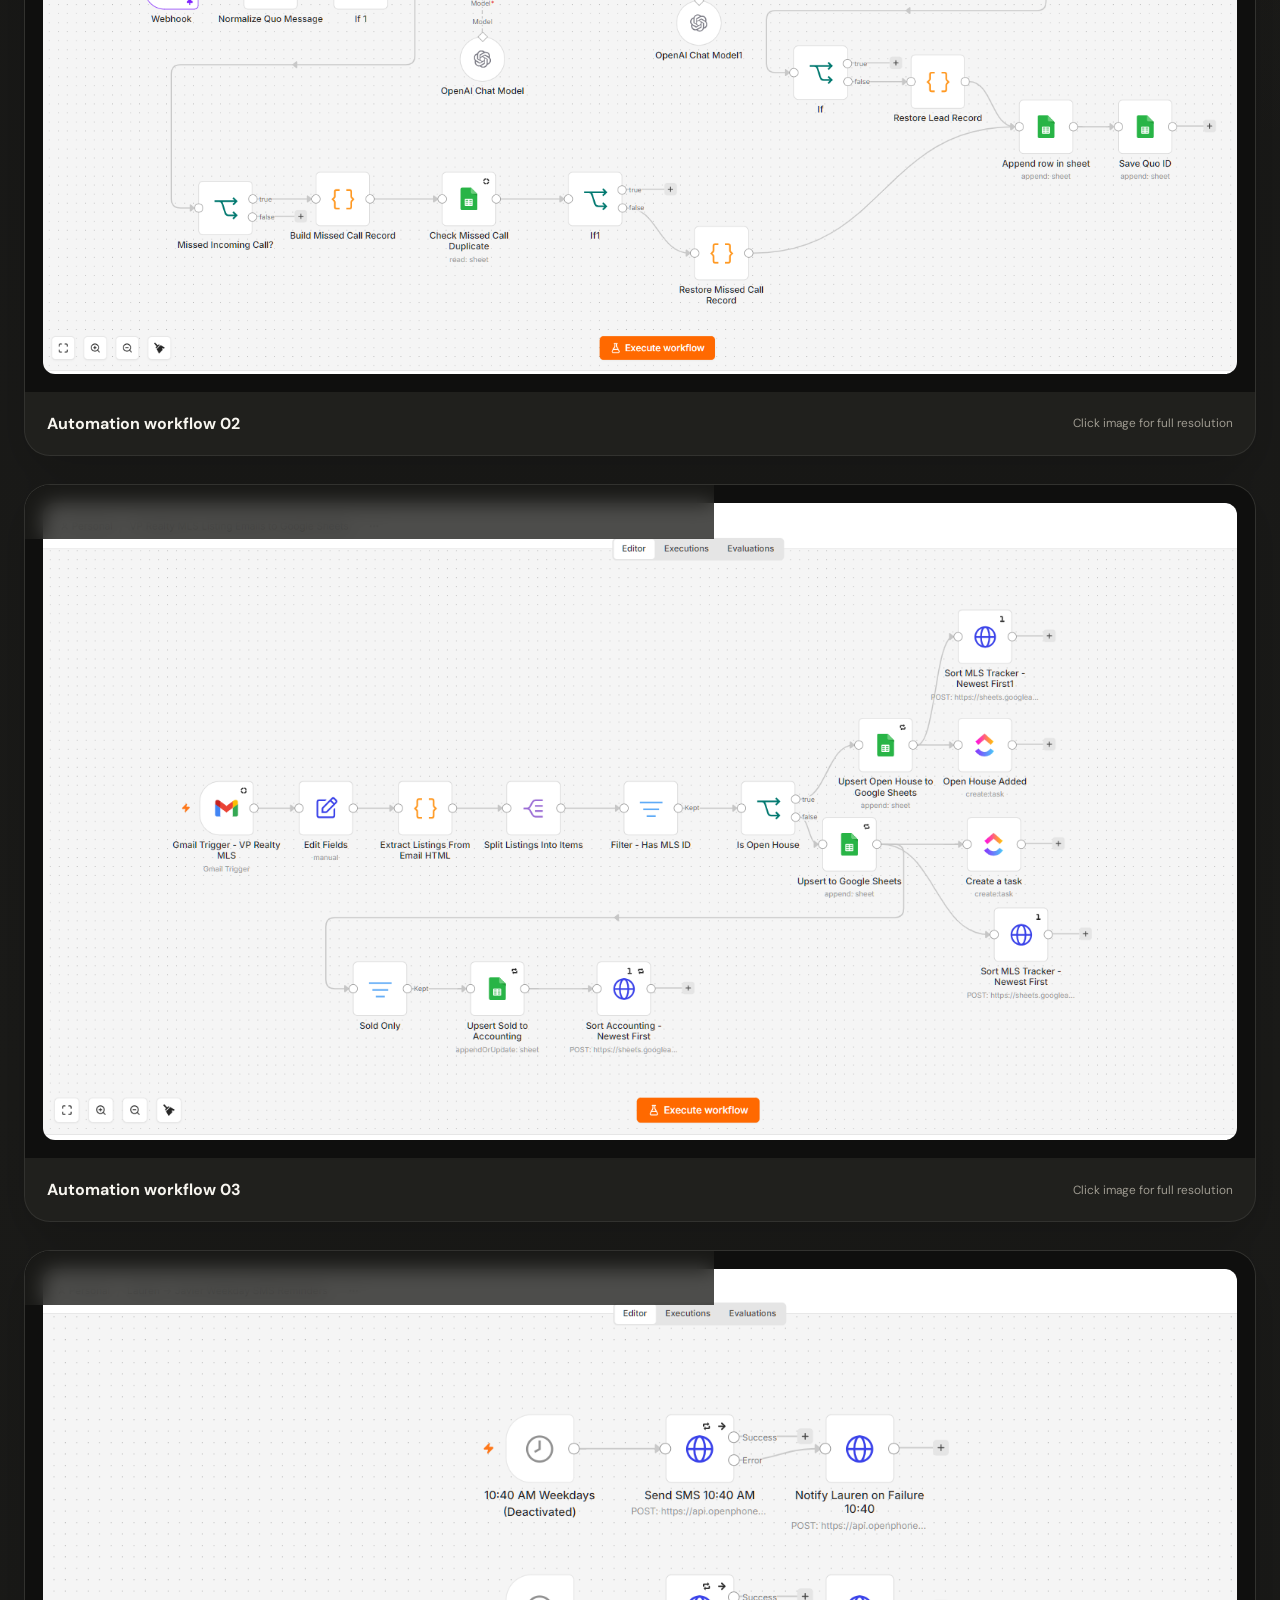
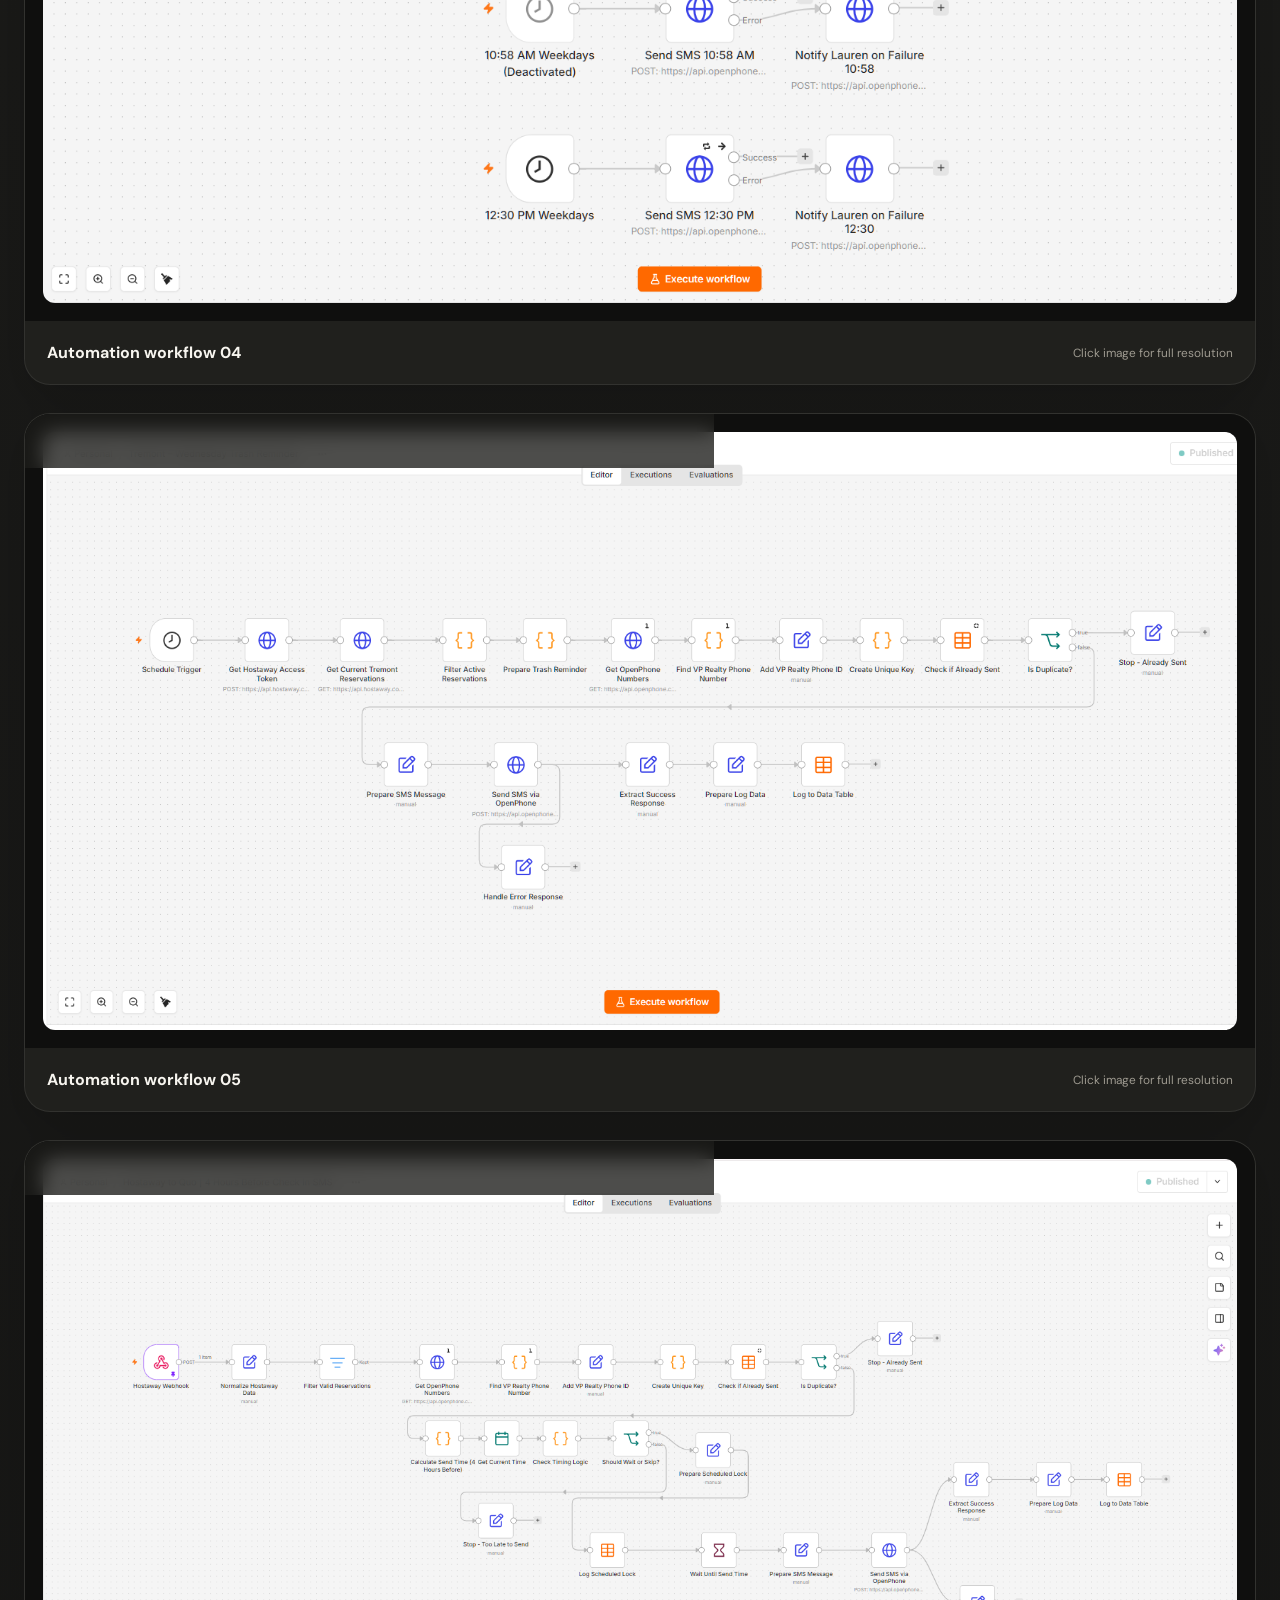
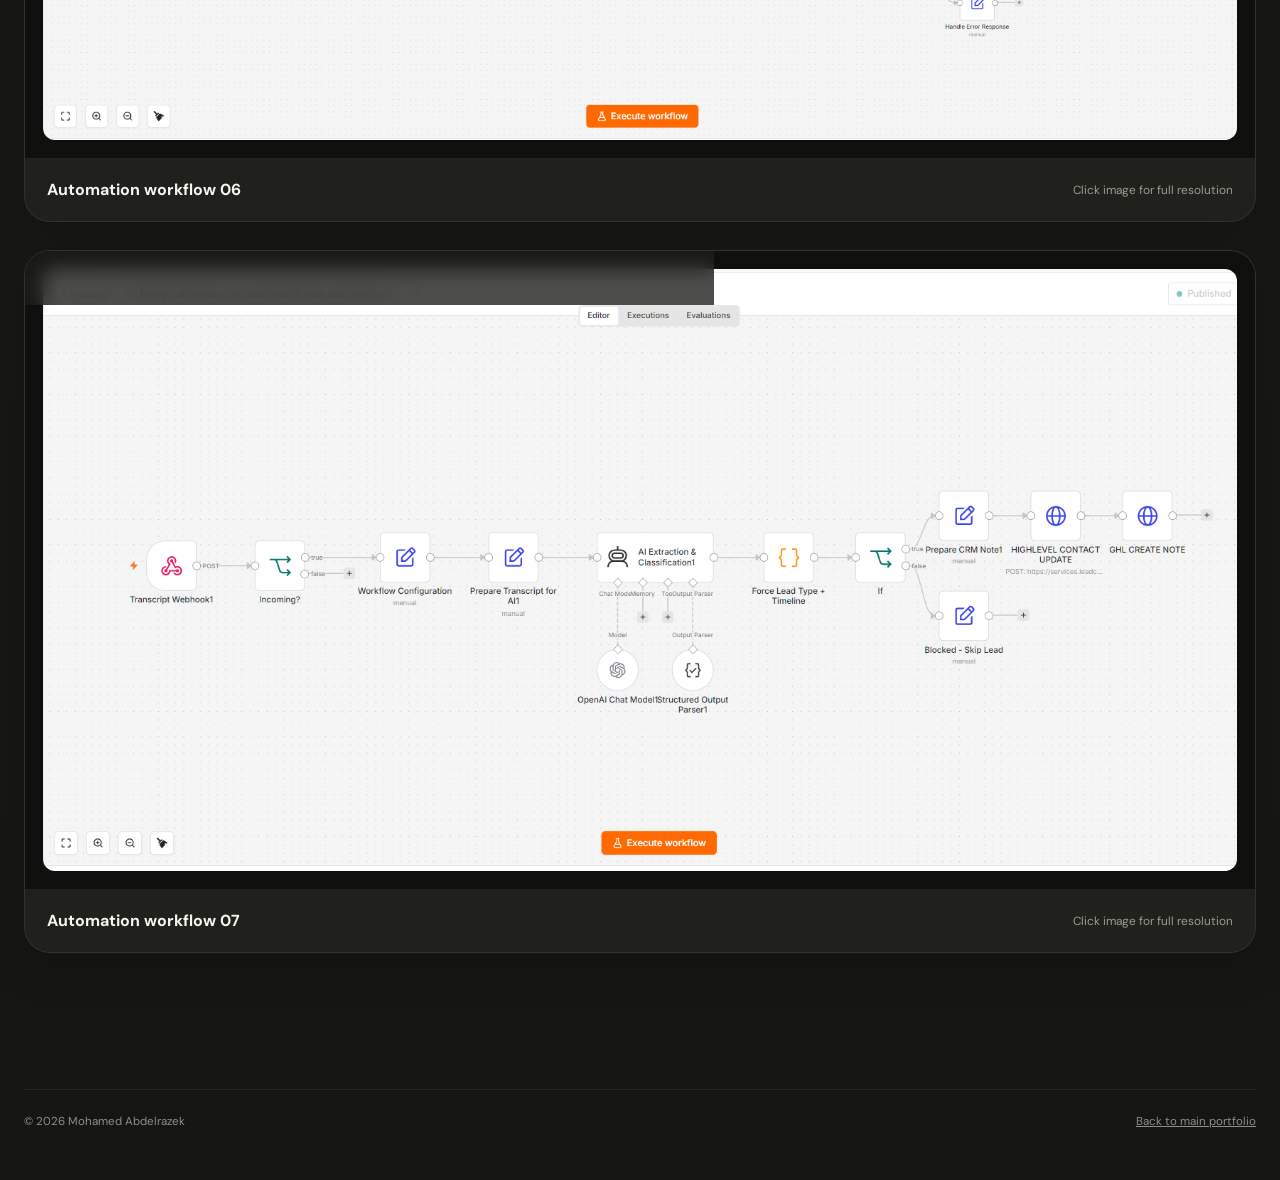
==== commit 4f3cb53a: "Add Analytics navigation to automation evidence" ====
--- a/automation.html
+++ b/automation.html
@@ -4,29 +4,40 @@
 <meta charset="utf-8"><meta name="viewport" content="width=device-width,initial-scale=1"><meta name="theme-color" content="#171716">
 <title>CRM & Automation Evidence — Mohamed Abdelrazek</title>
 <link rel="preconnect" href="https://fonts.googleapis.com"><link rel="preconnect" href="https://fonts.gstatic.com" crossorigin>
-<link href="https://fonts.googleapis.com/css2?family=DM+Sans:wght@400;500;600;700;800&family=Instrument+Serif:ital@0;1&display=swap" rel="stylesheet">
+<link href="https://fonts.googleapis.com/css2?family=DM+Sans:wght@400;500;600;700;800&display=swap" rel="stylesheet">
 <link rel="stylesheet" href="portfolio.css">
 </head>
 <body class="fade" data-section="automation">
 <div class="progress" id="progress"></div>
 <nav class="nav" id="nav">
 <a class="brand" href="index.html"><span class="brand-dot"></span>Mohamed Abdelrazek</a>
-<div class="navlinks"><a href="index.html">Home</a><a href="performance.html">Performance</a><a class="active" href="automation.html">Automation</a><a href="seo.html">SEO</a></div>
-<a class="navcta" href="Mohamed%20Abdelrazek%20-%20CV.pdf" target="_blank" rel="noopener">Résumé ↗</a><button class="menu" id="menu">☰</button>
+<div class="navlinks">
+<a href="index.html">Home</a>
+<a href="performance.html">Performance</a>
+<a href="analytics.html">Analytics</a>
+<a class="active" href="automation.html">Automation</a>
+<a href="seo.html">SEO</a>
+</div>
+<a class="navcta" href="resume.html?v=20260921-latest">Résumé ↗</a><button class="menu" id="menu">☰</button>
 </nav>
 <main>
 <section class="proof-hero">
 <div class="wrap">
 <a class="back" href="index.html">← Back to portfolio</a>
-<div class="eyebrow">7 pieces of evidence</div>
+<div class="eyebrow">7 selected examples</div>
 <h1>CRM & Automation Evidence</h1>
-<p>These are real workflows I’ve built for lead capture, AI classification, data cleanup, reminders, messaging and CRM updates.</p>
-<div class="proof-nav"><a class="btn btn-outline" href="performance.html">Paid Media</a><a class="btn btn-outline" href="automation.html">Automation</a><a class="btn btn-outline" href="seo.html">SEO</a></div>
+<p>Real workflows I’ve built for lead capture, AI classification, data cleanup, reminders, messaging and CRM updates.</p>
+<div class="proof-nav">
+<a class="btn btn-outline" href="performance.html">Paid Media</a>
+<a class="btn btn-outline" href="analytics.html">Analytics</a>
+<a class="btn btn-outline" href="automation.html">Automation</a>
+<a class="btn btn-outline" href="seo.html">SEO</a>
+</div>
 </div>
 </section>
 <section style="padding-top:20px">
 <div class="wrap">
-<div class="notice">I kept the screenshots large and uncropped so you can actually read them. Client details are hidden where needed. Click any image to open it full size.</div>
+<div class="notice">I kept only the screenshots that are useful as portfolio proof. They are shown large and uncropped so you can read them properly. Client details are hidden where needed. Click any image to open it full size.</div>
 <div class="gallery" id="gallery"></div>
 </div>
 </section>
